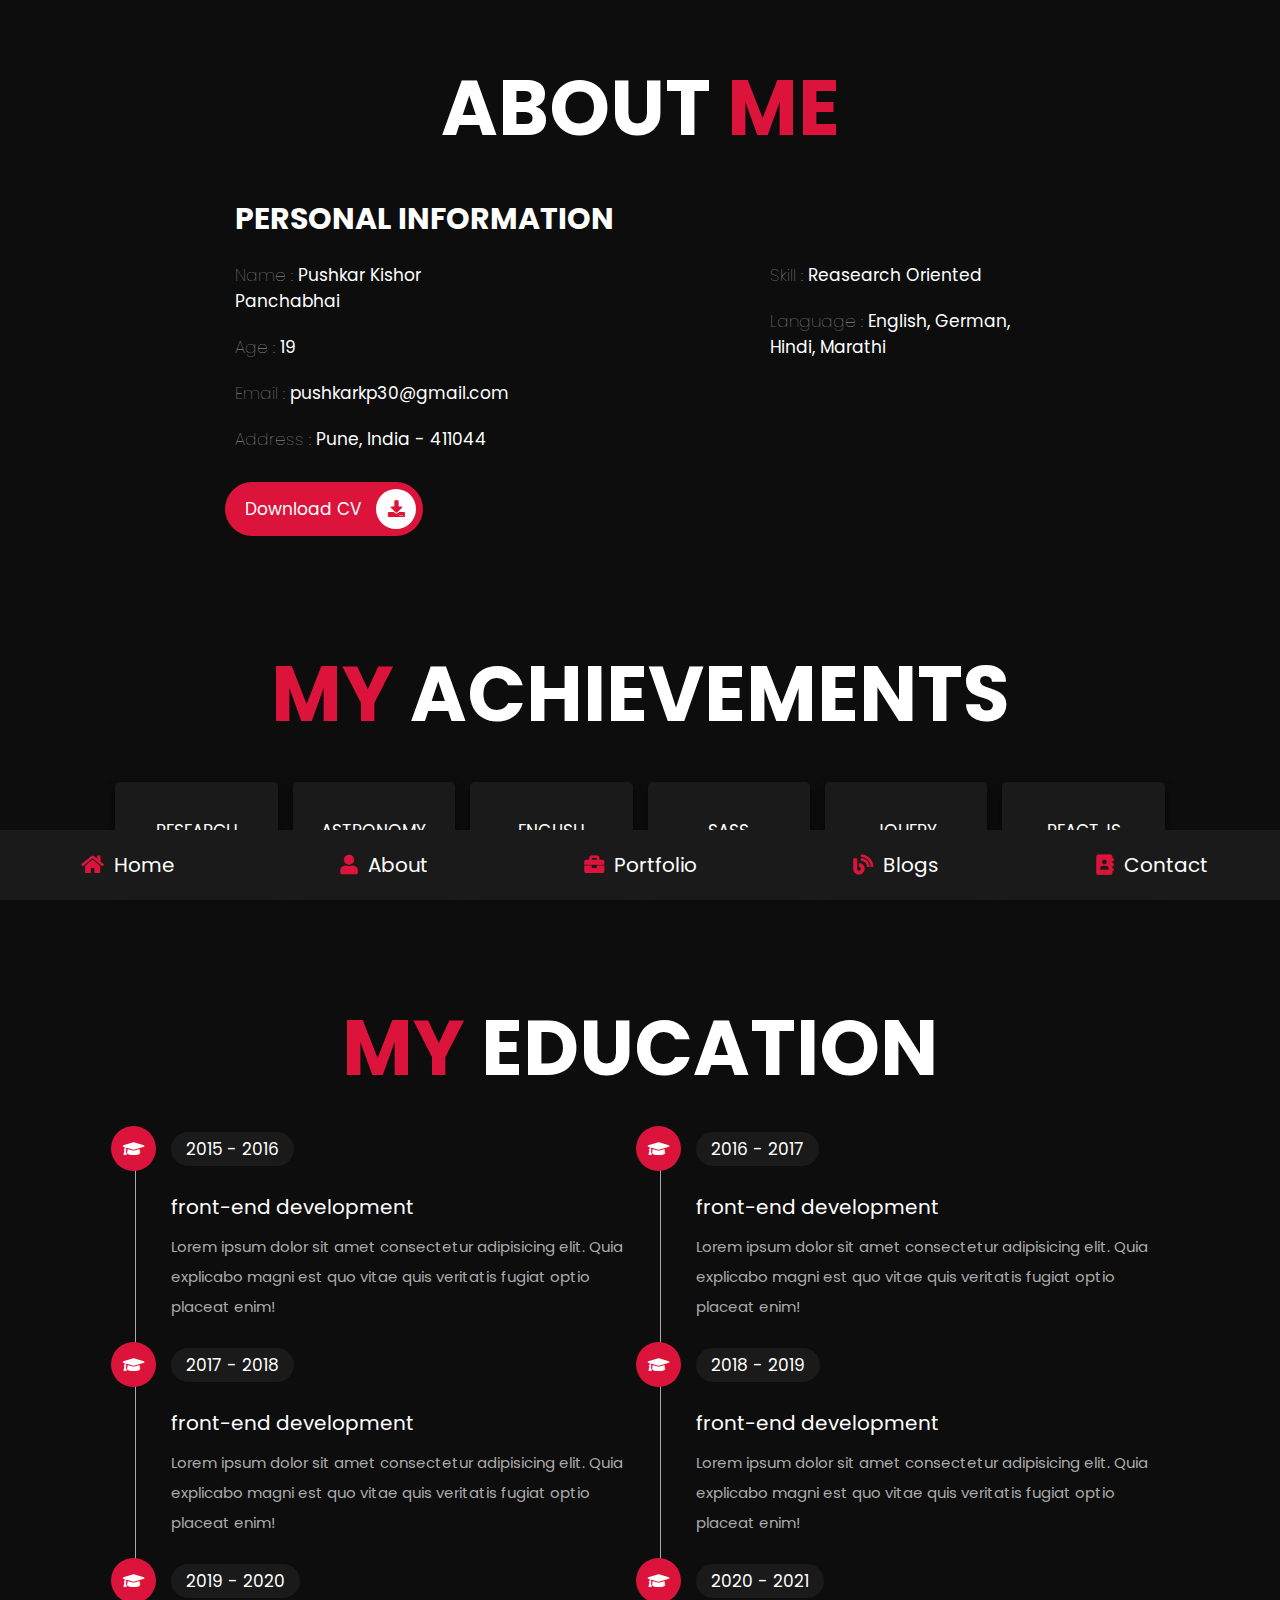
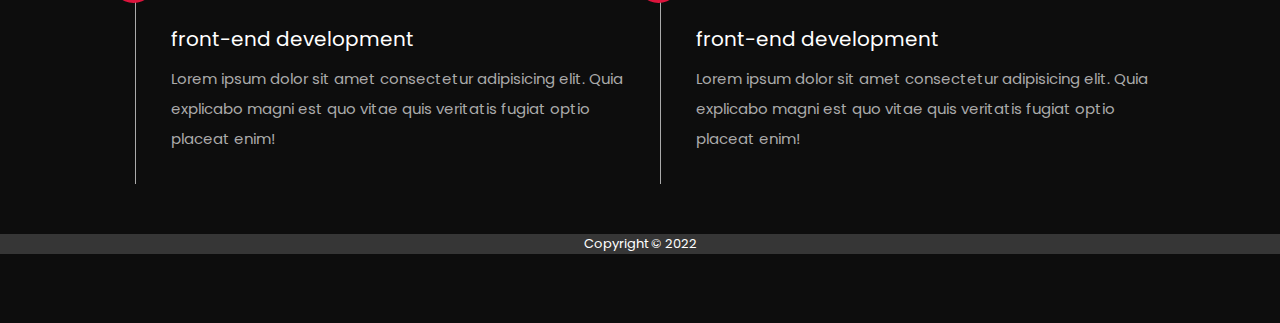
==== about.html @ a66f8a22 "Add files via upload" ====
<!DOCTYPE html>
<html lang="en">

<head>
    <meta charset="UTF-8">
    <meta http-equiv="X-UA-Compatible" content="IE=edge">
    <meta name="viewport" content="width=device-width, initial-scale=1.0">
    <title>About</title>

    <!-- font awesome cdn link  -->
    <link rel="stylesheet" href="https://cdnjs.cloudflare.com/ajax/libs/font-awesome/5.15.4/css/all.min.css">

    <!-- custom css file link  -->
    <link rel="stylesheet" href="css/style.css">

</head>

<body>

    <!-- navbar section starts  -->

    <nav class="navbar">
        <a href="index.html"> <i class="fas fa-home"></i> <span>Home</span> </a>
        <a href="about.html"> <i class="fas fa-user"></i> <span>About</span> </a>
        <a href="portfolio.html"> <i class="fas fa-briefcase"></i> <span>Portfolio</span> </a>
        <a href="blogs.html"> <i class="fas fa-blog"></i> <span>Blogs</span> </a>
        <a href="contact.html"> <i class="fas fa-address-book"></i> <span>Contact</span> </a>
    </nav>

    <!-- navbar section ends -->

    <!-- about section starts  -->

    <section class="about">

        <h1 class="heading"> about <span>me</span> </h1>

        <div class="row">

            <div class="info-container">

                <h1>Personal Information</h1>

                <div class="box-container">

                    <div class="box">
                        <h3> <span>Name : </span> Pushkar Kishor Panchabhai </h3>
                        <h3> <span>Age : </span> 19 </h3>
                        <h3> <span>Email : </span> pushkarkp30@gmail.com </h3>
                        <h3> <span>Address : </span> Pune, India - 411044 </h3>
                    </div>

                    <div class="box">
                        <h3> <span>Skill : </span> Reasearch Oriented </h3>
                        <h3> <span>Language : </span> English, German, Hindi, Marathi </h3>
                    </div>

                </div>

                <a href="#" class="btn-download"> Download CV <i class="fas fa-download"></i> </a>

            </div>


        </div>

    </section>

    <!-- about section ends -->

    <!-- skills section starts  -->

    <section class="skills">

        <h1 class="heading"><span>My</span> Achievements </h1>

        <div class="box-container">
            <div class="box">
                <img src="">
                <h3>Research</h3>
            </div>
            <div class="box">
                <img src="">
                <h3>Astronomy</h3>
            </div>
            <div class="box">
                <img src="">
                <h3>English Olympiad</h3>
            </div>
            <div class="box">
                <img src="">
                <h3>sass</h3>
            </div>
            <div class="box">
                <img src="">
                <h3>jquery</h3>
            </div>
            <div class="box">
                <img src="">
                <h3>react.js</h3>
            </div>
        </div>

    </section>

    <!-- skills section ends -->

    <!-- education section starts  -->

    <section class="education">

        <h1 class="heading"> <span>My</span> education </h1>

        <div class="box-container">

            <div class="box">
                <i class="fas fa-graduation-cap"></i>
                <!-- ************************My Education Content Starts*********************************** -->
                <span>2015 - 2016</span>
                <h3>front-end development</h3>
                <p>Lorem ipsum dolor sit amet consectetur adipisicing elit. Quia explicabo magni est quo vitae quis
                    veritatis fugiat optio placeat enim!
                </p>
                
            </div>

            <div class="box">
                <i class="fas fa-graduation-cap"></i>
                <span>2016 - 2017</span>
                <h3>front-end development</h3>
                <p>Lorem ipsum dolor sit amet consectetur adipisicing elit. Quia explicabo magni est quo vitae quis
                    veritatis fugiat optio placeat enim!</p>
            </div>

            <div class="box">
                <i class="fas fa-graduation-cap"></i>
                <span>2017 - 2018</span>
                <h3>front-end development</h3>
                <p>Lorem ipsum dolor sit amet consectetur adipisicing elit. Quia explicabo magni est quo vitae quis
                    veritatis fugiat optio placeat enim!</p>
            </div>

            <div class="box">
                <i class="fas fa-graduation-cap"></i>
                <span>2018 - 2019</span>
                <h3>front-end development</h3>
                <p>Lorem ipsum dolor sit amet consectetur adipisicing elit. Quia explicabo magni est quo vitae quis
                    veritatis fugiat optio placeat enim!</p>
            </div>

            <div class="box">
                <i class="fas fa-graduation-cap"></i>
                <span>2019 - 2020</span>
                <h3>front-end development</h3>
                <p>Lorem ipsum dolor sit amet consectetur adipisicing elit. Quia explicabo magni est quo vitae quis
                    veritatis fugiat optio placeat enim!</p>
            </div>

            <div class="box">
                <i class="fas fa-graduation-cap"></i>
                <span>2020 - 2021</span>
                <h3>front-end development</h3>
                <p>Lorem ipsum dolor sit amet consectetur adipisicing elit. Quia explicabo magni est quo vitae quis
                    veritatis fugiat optio placeat enim!</p>
                    <!--************************** Education content Ends*************************** -->
            </div>

        </div>

    </section>

    <!-- education section ends -->
    <footer>
        <p>
            Copyright &copy; 2022
        </p>
    </footer>
</body>

</html>
---- css/style.css ----
@import url("https://fonts.googleapis.com/css2?family=Poppins:wght@100;300;400;500;600;700&display=swap");
* {
  font-family: 'Poppins', sans-serif;
  margin: 0;
  padding: 0;
  -webkit-box-sizing: border-box;
          box-sizing: border-box;
  text-decoration: none;
  outline: none;
  border: none;     
}

html {
  font-size: 62.5%;
  overflow-x: hidden;
}

html::-webkit-scrollbar {
  width: 1rem;
}

html::-webkit-scrollbar-track {
  background: #0d0d0d;
}

html::-webkit-scrollbar-thumb {
  background: crimson;
  border-radius: 5rem;
}

body {
  background: #0d0d0d;
  padding-bottom: 6.5rem;
}

section {
  padding: 5rem 9%;
}

.heading {
  text-align: center;
  font-size: 6vw;
  color: #fff;
  margin-bottom: 3rem;
  text-transform: uppercase;
}

.heading span {
  text-transform: uppercase;
  color: crimson;
}

.btn {
  display: inline-block;
  margin-top: 1rem;
  border-radius: 5rem;
  background: crimson;
  padding: .7rem;
  font-size: 1.7rem;
  color: #fff;
  padding-left: 2rem;
}

.btn i {
  height: 4rem;
  width: 4rem;
  line-height: 4rem;
  font-size: 1.7rem;
  text-align: center;
  background: #fff;
  color: crimson;
  border-radius: 50%;
  margin-left: 1rem;
  -webkit-transition: .2s linear;
  transition: .2s linear;
  
}

.btn:hover i {
  margin-left: 2rem;
}

.navbar {
  position: fixed;
  bottom: 0;
  left: 0;
  right: 0;
  display: -webkit-box;
  display: -ms-flexbox;
  display: flex;
  z-index: 1000;
  -webkit-box-align: end;
      -ms-flex-align: end;
          align-items: flex-end;
}

.navbar a {
  padding: 2rem;
  font-size: 2rem;
  background: #1a1a1a;
  -webkit-box-flex: 1;
      -ms-flex: 1;
          flex: 1;
  color: #fff;
  text-align: center;
  -webkit-transition: .2s linear;
  transition: .2s linear;
}

.navbar a i {
  color: crimson;
  padding-right: .5rem;
}

.navbar a:hover {
  background: crimson;
  padding-bottom: 6rem;
}

.navbar a:hover i {
  color: #fff;
}

.home {
  display: -webkit-box;
  display: -ms-flexbox;
  display: flex;
  -webkit-box-align: center;
      -ms-flex-align: center;
          align-items: center;
  -ms-flex-wrap: wrap;
      flex-wrap: wrap;
  gap: 4rem;
  min-height: calc(100vh - 6.5rem);
}

.home .image {
  -webkit-box-flex: 1;
      -ms-flex: 1 1 42rem;
          flex: 1 1 42rem;
  text-align: center;
}

.home .image img {
  height: 50rem;
  width: 50rem;
  border-radius: 30% 70% 70% 30% / 30% 30% 70% 70%;
}

.home .content {
  -webkit-box-flex: 1;
      -ms-flex: 1 1 42rem;
          flex: 1 1 42rem;
}

.home .content h3 {
  color: #fff;
  font-size: 4rem;
  padding-bottom: .5rem;
}

.home .content h2 {
  font-size: 3rem;
  color: crimson;
  padding: .5rem 0;
  display: block;
}

.home .content p {
  font-size: 1.5rem;
  color: #aaa;
  padding: 1rem 0;
  line-height: 2;
}

.about .row {
  display: -webkit-box;
  display: -ms-flexbox;
  display: flex;
  -webkit-box-align: center;
      -ms-flex-align: center;
          align-items: center;
  -ms-flex-wrap: wrap;
      flex-wrap: wrap;
  gap: 2rem;
}

.about .row .info-container {
  -webkit-box-flex: 1;
      -ms-flex: 1 1 42rem;
          flex: 1 1 42rem;
}

.about .row .info-container h1 {
  font-size: 3rem;
  color: #fff;
  text-transform: uppercase;
  padding-bottom: 1rem;
  padding: 0 12rem;
}

.about .row .info-container .box-container {
  padding: 1rem 0;
  display: -webkit-box;
  display: -ms-flexbox;
  display: flex;
  -ms-flex-wrap: wrap;
      flex-wrap: wrap;
  gap: 2rem;
}

.about .row .info-container .box-container .box {
  -webkit-box-flex: 1;
      -ms-flex: 1 1 20rem;
          flex: 1 1 20rem;
          padding: 0 12rem;

}

.about .row .info-container .box-container .box h3 {
  font-size: 1.7rem;
  color: #fff;
  padding: 1rem 0;
  font-weight: normal;
}

.about .row .info-container .box-container .box h3 span {
  color: #aaa;
  font-weight: lighter;
}

.about .row .count-container {
  -webkit-box-flex: 1;
      -ms-flex: 1 1 42rem;
          flex: 1 1 42rem;
  display: -webkit-box;
  display: -ms-flexbox;
  display: flex;
  -ms-flex-wrap: wrap;
      flex-wrap: wrap;
  gap: 2rem;
}

.about .row .count-container .box {
  -webkit-box-flex: 1;
      -ms-flex: 1 1 20rem;
          flex: 1 1 20rem;
  padding: 3rem 4rem;
  border-radius: .5rem;
  background: #1a1a1a;
  -webkit-box-shadow: 0 0.5rem 1rem rgba(0, 0, 0, 0.7);
          box-shadow: 0 0.5rem 1rem rgba(0, 0, 0, 0.7);
}

.about .row .count-container .box h3 {
  font-size: 5rem;
  color: crimson;
}

.about .row .count-container .box p {
  font-size: 2rem;
  color: #aaa;
}
.btn-download {
  display: inline-block;
  margin-top: 1rem;
  border-radius: 5rem;
  background: crimson;
  padding: .7rem;
  font-size: 1.7rem;
  color: #fff;
  padding-left: 2rem;
  margin-left: 11rem;
}

.btn-download i {
  height: 4rem;
  width: 4rem;
  line-height: 4rem;
  font-size: 1.7rem;
  text-align: center;
  background: #fff;
  color: crimson;
  border-radius: 50%;
  margin-left: 1rem;
  -webkit-transition: .2s linear;
  transition: .2s linear;
  
}
.btn-download:hover i {
  margin-left: 2rem;
}
.skills .box-container {
  display: -ms-grid;
  display: grid;
  -ms-grid-columns: (minmax(16rem, 1fr))[auto-fit];
      grid-template-columns: repeat(auto-fit, minmax(16rem, 1fr));
  gap: 1.5rem;
}

.skills .box-container .box {
  padding: 2rem;
  text-align: center;
  -webkit-box-shadow: 0 0.5rem 1rem rgba(0, 0, 0, 0.7);
          box-shadow: 0 0.5rem 1rem rgba(0, 0, 0, 0.7);
  border-radius: .5rem;
  background: #1a1a1a;
}

.skills .box-container .box:hover {
  background: #fff;
  cursor: pointer;
}

.skills .box-container .box:hover h3 {
  color: #0d0d0d;
}

.skills .box-container .box img {
  height: 7rem;
  margin-bottom: 1rem;
}

.skills .box-container .box h3 {
  color: #fff;
  font-size: 1.7rem;
  font-weight: normal;
  text-transform: uppercase;
}

.education .box-container {
  display: -webkit-box;
  display: -ms-flexbox;
  display: flex;
  -ms-flex-wrap: wrap;
      flex-wrap: wrap;
}

.education .box-container .box {
  -webkit-box-flex: 1;
      -ms-flex: 1 1 40rem;
          flex: 1 1 40rem;
  margin-left: 2rem;
  padding-top: 0;
  padding-bottom: 0;
  padding-left: 3.5rem;
  padding-bottom: 3rem;
  border-left: 0.1rem solid #aaa;
  position: relative;
}

.education .box-container .box i {
  height: 4.5rem;
  width: 4.5rem;
  line-height: 4.5rem;
  font-size: 1.7rem;
  border-radius: 50%;
  background: crimson;
  color: #fff;
  text-align: center;
  position: absolute;
  top: -1rem;
  left: -2.5rem;
}

.education .box-container .box span {
  font-size: 1.7rem;
  color: #fff;
  border-radius: 5rem;
  padding: .5rem 1.5rem;
  background: #1a1a1a;
}

.education .box-container .box h3 {
  font-size: 2rem;
  padding: 1rem 0;
  color: #fff;
  padding-top: 3rem;
  font-weight: normal;
}

.education .box-container .box p {
  font-size: 1.5rem;
  color: #aaa;
  line-height: 2;
}

.portfolio {
  text-align: center;
}

.portfolio .box-container {
  display: -ms-grid;
  display: grid;
  -ms-grid-columns: (minmax(31rem, 1fr))[auto-fit];
      grid-template-columns: repeat(auto-fit, minmax(31rem, 1fr));
  gap: 1.5rem;
  margin-bottom: 2rem;
}

.portfolio .box-container .box {
  height: 30rem;
  overflow: hidden;
  position: relative;
}

.portfolio .box-container .box:hover .content {
  -webkit-transform: translateY(0%);
          transform: translateY(0%);
}

.portfolio .box-container .box img {
  height: 100%;
  width: 100%;
  -o-object-fit: cover;
     object-fit: cover;
}

.portfolio .box-container .box .content {
  position: absolute;
  top: 0;
  left: 0;
  height: 100%;
  width: 100%;
  background: #1a1a1a;
  display: -webkit-box;
  display: -ms-flexbox;
  display: flex;
  -webkit-box-orient: vertical;
  -webkit-box-direction: normal;
      -ms-flex-flow: column;
          flex-flow: column;
  -webkit-box-align: center;
      -ms-flex-align: center;
          align-items: center;
  -webkit-box-pack: center;
      -ms-flex-pack: center;
          justify-content: center;
  padding: 2rem;
  -webkit-transform: translateY(-100%);
          transform: translateY(-100%);
  -webkit-transition: .2s linear;
  transition: .2s linear;
}

.portfolio .box-container .box .content h3 {
  font-size: 2.5rem;
  color: #fff;
  text-transform: uppercase;
  font-weight: normal;
}

.portfolio .box-container .box .content p {
  padding: 1rem 0;
  font-size: 1.5rem;
  line-height: 2;
  color: #aaa;
}

.portfolio .box-container .box .content a {
  font-size: 2rem;
  color: crimson;
}

.portfolio .box-container .box .content a:hover {
  color: #fff;
}

.blogs .box-container {
  display: -ms-grid;
  display: grid;
  -ms-grid-columns: (minmax(31rem, 1fr))[auto-fit];
      grid-template-columns: repeat(auto-fit, minmax(31rem, 1fr));
  gap: 1.5rem;
}

.blogs .box-container .box {
  text-align: center;
  padding: 2rem;
  border-radius: .5rem;
  background: #1a1a1a;
  -webkit-box-shadow: 0 0.5rem 1rem rgba(0, 0, 0, 0.7);
          box-shadow: 0 0.5rem 1rem rgba(0, 0, 0, 0.7);
}

.blogs .box-container .box:hover .image img {
  -webkit-transform: scale(1.2);
          transform: scale(1.2);
}

.blogs .box-container .box .image {
  height: 25rem;
  width: 100%;
  border-radius: .5rem;
  overflow: hidden;
}

.blogs .box-container .box .image img {
  height: 100%;
  width: 100%;
  -o-object-fit: cover;
     object-fit: cover;
  -webkit-transition: .2s linear;
  transition: .2s linear;
}

.blogs .box-container .box .content .icons {
  position: relative;
  top: -1rem;
  border-radius: .5rem;
  padding: 1.5rem;
  display: inline-block;
  background: #0d0d0d;
}

.blogs .box-container .box .content .icons a {
  font-size: 1.4rem;
  margin: 0 1rem;
  color: #fff;
}

.blogs .box-container .box .content .icons a:hover {
  color: crimson;
}

.blogs .box-container .box .content .icons a i {
  padding-right: .5rem;
  color: crimson;
}

.blogs .box-container .box .content h3 {
  font-size: 2rem;
  color: #fff;
  font-weight: normal;
}

.blogs .box-container .box .content p {
  font-size: 1.5rem;
  color: #aaa;
  padding: 1rem 0;
  line-height: 2;
}

.contact .row {
  display: -webkit-box;
  display: -ms-flexbox;
  display: flex;
  -webkit-box-align: center;
      -ms-flex-align: center;
          align-items: center;
  -ms-flex-wrap: wrap;
      flex-wrap: wrap;
  gap: 2rem;
}

.contact .row .info-container {
  width: 40rem;
}

.contact .row .info-container h1 {
  font-size: 3rem;
  text-transform: uppercase;
  color: #fff;
  padding-bottom: 1rem;
}

.contact .row .info-container p {
  font-size: 1.5rem;
  line-height: 2;
  color: #aaa;
  padding: 1rem 0;
}

.contact .row .info-container .box-container {
  padding: 2rem 0;
}

.contact .row .info-container .box-container .box {
  display: -webkit-box;
  display: -ms-flexbox;
  display: flex;
  gap: 2rem;
  padding: 1rem 0;
}

.contact .row .info-container .box-container .box i {
  font-size: 3rem;
  color: crimson;
}

.contact .row .info-container .box-container .box h3 {
  font-size: 2rem;
  color: #fff;
}

.contact .row .info-container .share a {
  font-size: 2rem;
  height: 4.5rem;
  width: 4.5rem;
  line-height: 4.5rem;
  border-radius: 50%;
  background: #1a1a1a;
  color: #fff;
  text-align: center;
  margin-right: .3rem;
}

.contact .row .info-container .share a:hover {
  background: crimson;
}

.contact .row form {
  -webkit-box-flex: 1;
      -ms-flex: 1 1 42rem;
          flex: 1 1 42rem;
}

.contact .row form .inputBox {
  display: -webkit-box;
  display: -ms-flexbox;
  display: flex;
  -ms-flex-wrap: wrap;
      flex-wrap: wrap;
  -webkit-box-pack: justify;
      -ms-flex-pack: justify;
          justify-content: space-between;
}

.contact .row form .inputBox input {
  width: 49%;
}

.contact .row form .inputBox input,
.contact .row form textarea {
  border-radius: 5rem;
  padding: 1.2rem 1.8rem;
  font-size: 1.6rem;
  color: #fff;
  text-transform: none;
  margin: .7rem 0;
  background: #1a1a1a;
}

.contact .row form textarea {
  width: 100%;
  border-radius: 1rem;
  resize: none;
  height: 25rem;
}

.contact .row form .btn {
  padding: 1rem 3rem;
  cursor: pointer;
}

.contact .row form .btn:hover {
  background: #fff;
  color: #0d0d0d;
}

footer p{
  color: white;
  margin-bottom: 4px;
  font-size: 13px;
  background: #363636;
  width: 100%;
  display: flex;
  justify-content: center;
}
@media (max-width: 1200px) {
  html {
    font-size: 55%;
  }
  section {
    padding: 3rem 2rem;
  }
}

@media (max-width: 768px) {
  .heading {
    font-size: 12vw;
  }
  .navbar a i {
    padding: 0;
  }
  .navbar a span {
    display: none;
  }
  .navbar a:hover {
    padding-bottom: 2rem;
  }
  .home {
    text-align: center;
    gap: 2rem;
  }
  .home .image img {
    height: 30rem;
    width: 30rem;
  }
  .home .content h3 {
    font-size: 3rem;
  }
  .home .content span {
    font-size: 2.5rem;
  }
  .contact .row form .inputBox input {
    width: 100%;
    margin-bottom: 1rem;
  }
}

@media (max-width: 450px) {
  html {
    font-size: 50%;
  }
}
/*# sourceMappingURL=style.css.map */
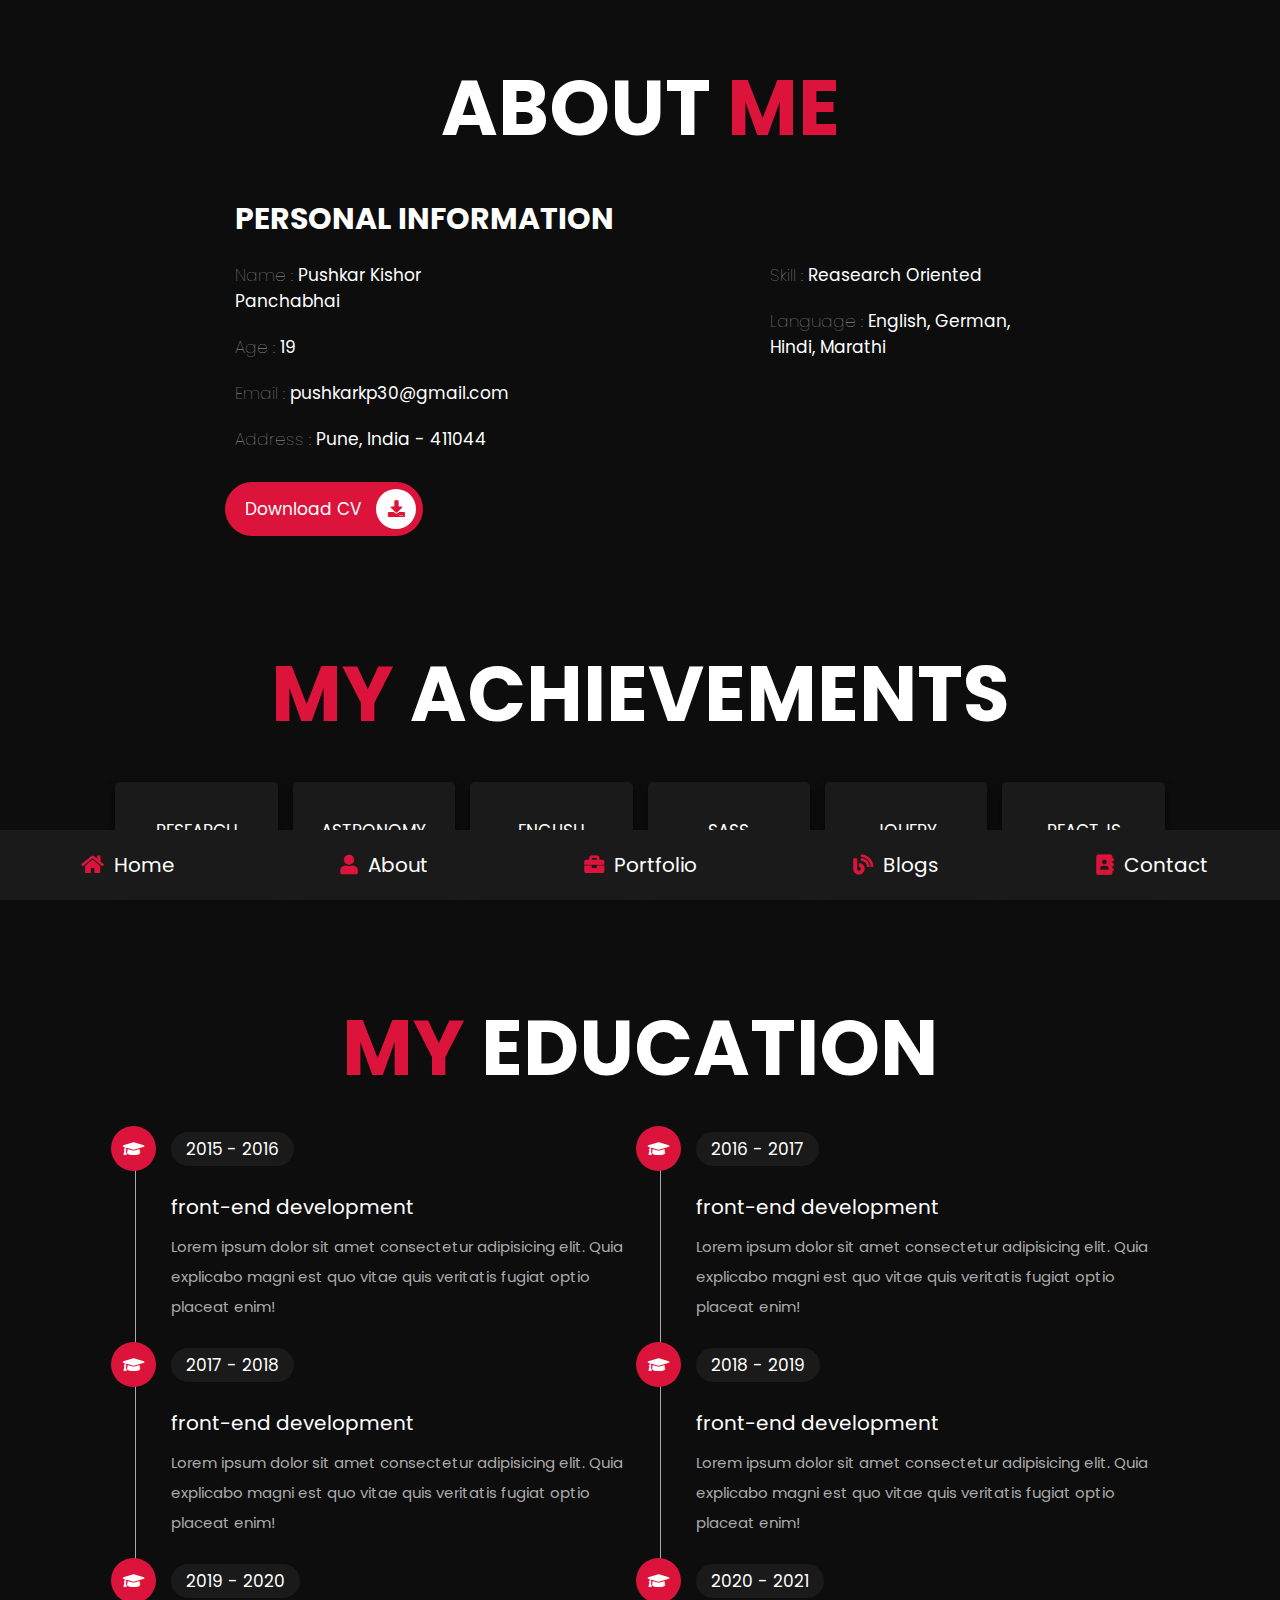
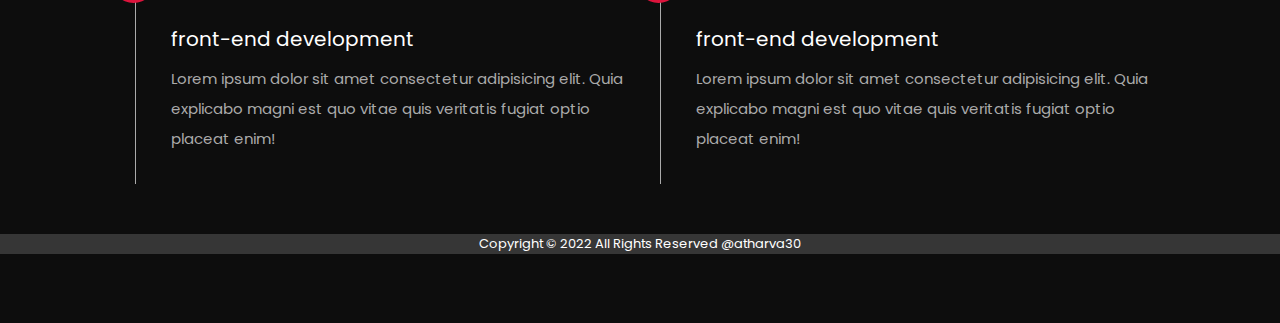
==== commit d7ad6c6d: "Update about.html" ====
--- a/about.html
+++ b/about.html
@@ -172,9 +172,9 @@
     <!-- education section ends -->
     <footer>
         <p>
-            Copyright &copy; 2022
+            Copyright &copy; 2022 All Rights Reserved @atharva30
         </p>
     </footer>
 </body>
 
-</html>+</html>
